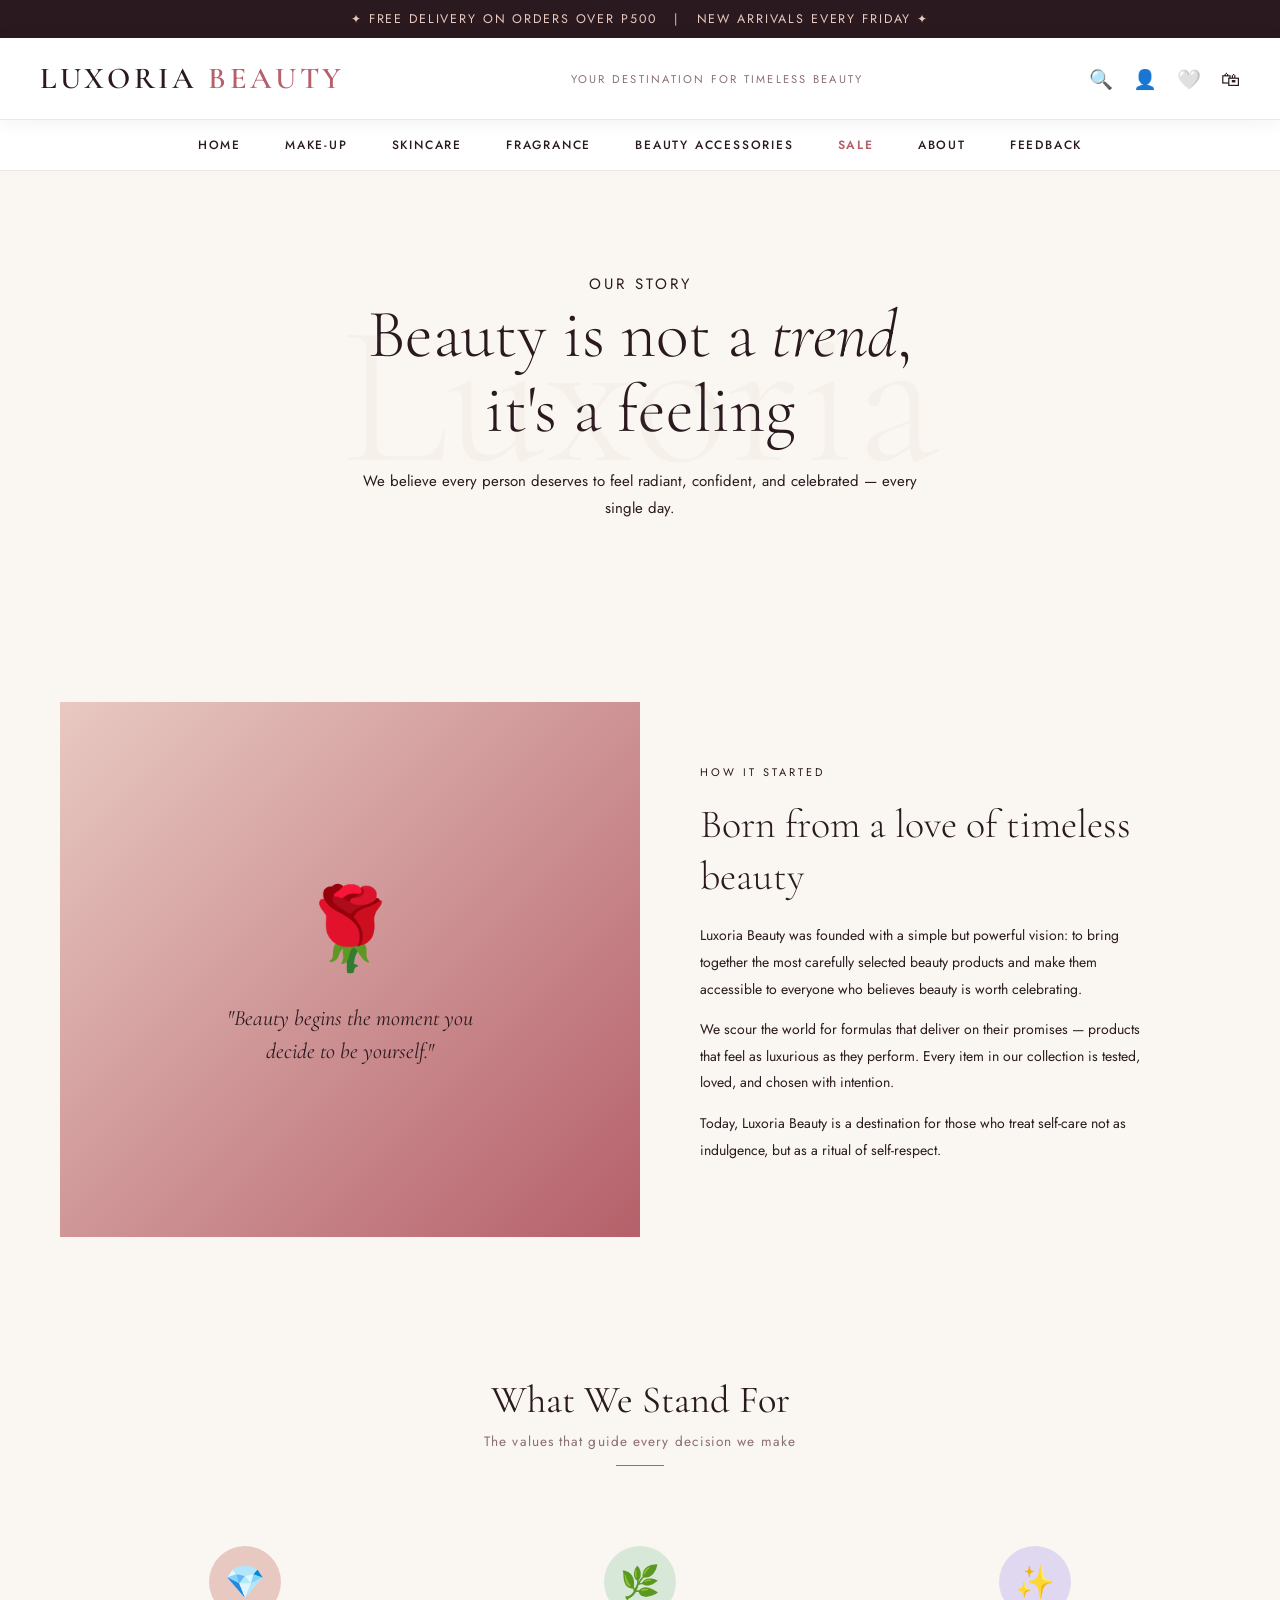
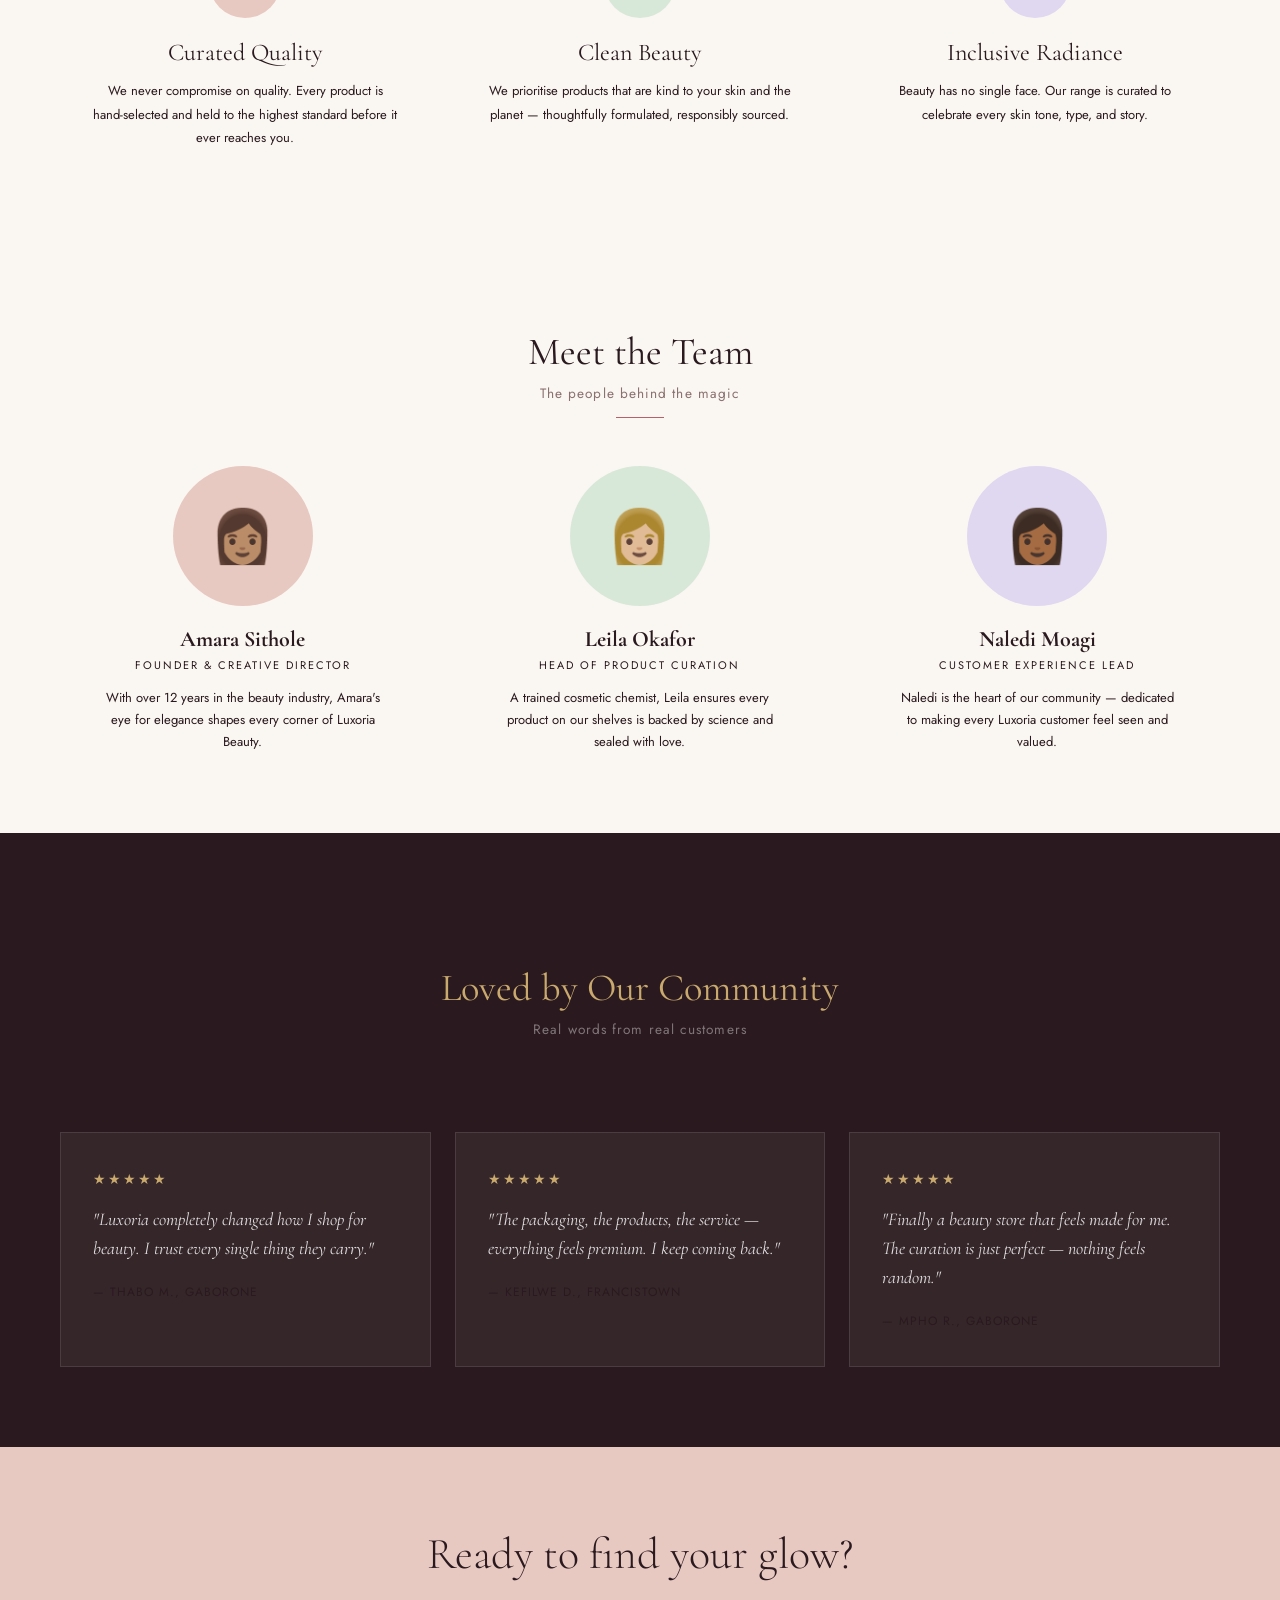
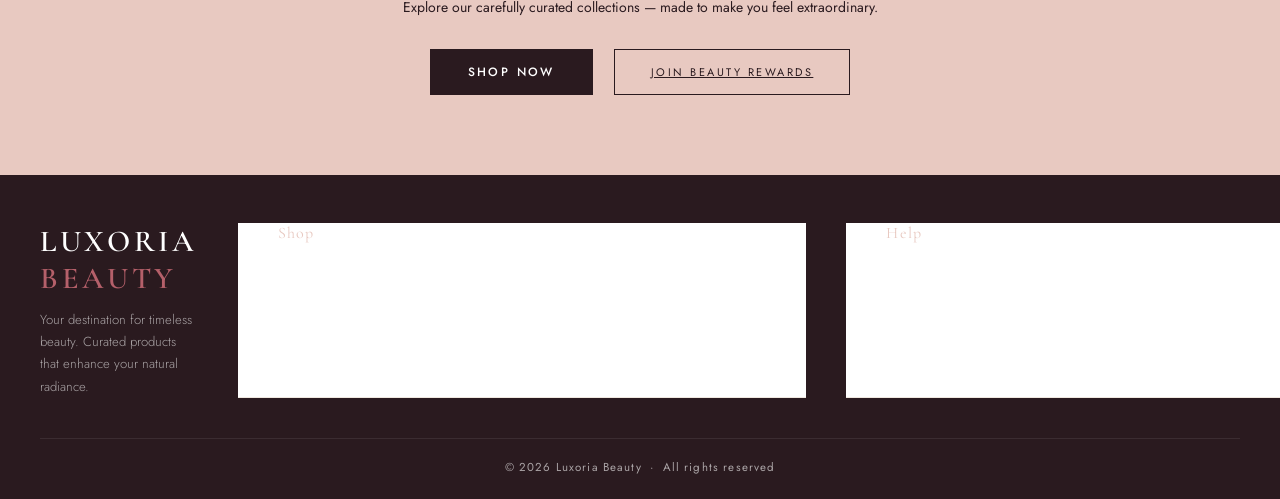
==== about.html @ 07650dc5 "Add files via upload" ====
<!DOCTYPE html>
<html lang="en">
<head>
  <meta charset="UTF-8">
  <meta name="viewport" content="width=device-width, initial-scale=1.0">
  <title>About Us — Luxoria Beauty</title>
  <link href="https://fonts.googleapis.com/css2?family=Cormorant+Garamond:ital,wght@0,300;0,400;0,600;1,300;1,400&family=Jost:wght@300;400;500&display=swap" rel="stylesheet">
  <link rel="stylesheet" href="style.css">
  <style>
    /* ABOUT PAGE SPECIFIC */
    .about-hero {
      background: linear-gradient(135deg, var(--blush) 0%, var(--cream) 50%, var(--lavender) 100%);
      padding: 100px 60px;
      text-align: center;
      position: relative;
      overflow: hidden;
    }
    .about-hero-bg {
      position: absolute;
      font-family: 'Cormorant Garamond', serif;
      font-size: 200px;
      font-weight: 300;
      color: rgba(180,140,130,0.05);
      top: 50%; left: 50%;
      transform: translate(-50%,-50%);
      white-space: nowrap;
      pointer-events: none;
    }
    .about-hero-eyebrow {
      font-size: 11px; letter-spacing: 3px; text-transform: uppercase;
      color: var(--rose-deep); margin-bottom: 16px;
    }
    .about-hero h1 {
      font-family: 'Cormorant Garamond', serif;
      font-size: 68px; font-weight: 300;
      color: var(--deep); line-height: 1.1; margin-bottom: 20px;
    }
    .about-hero h1 em { font-style: italic; color: var(--rose-deep); }
    .about-hero p {
      color: var(--text-light); font-size: 15px; max-width: 560px;
      margin: 0 auto; line-height: 1.8;
    }

    /* Story */
    .story-section {
      display: grid;
      grid-template-columns: 1fr 1fr;
      gap: 0;
      margin: 80px 60px;
      border: 1px solid var(--border);
      overflow: hidden;
    }
    .story-visual {
      background: linear-gradient(135deg, var(--blush), var(--rose));
      display: flex; align-items: center; justify-content: center;
      flex-direction: column; gap: 16px;
      padding: 60px;
      min-height: 400px;
    }
    .story-emoji { font-size: 80px; }
    .story-quote {
      font-family: 'Cormorant Garamond', serif;
      font-size: 22px; font-style: italic;
      color: var(--deep); text-align: center;
      line-height: 1.5; max-width: 260px;
    }
    .story-content {
      background: var(--warm-white);
      padding: 60px;
      display: flex; flex-direction: column; justify-content: center;
    }
    .story-content .about-eyebrow {
      font-size: 11px; letter-spacing: 3px; text-transform: uppercase;
      color: var(--rose-deep); margin-bottom: 16px;
    }
    .story-content h2 {
      font-family: 'Cormorant Garamond', serif;
      font-size: 40px; font-weight: 300; color: var(--deep);
      line-height: 1.3; margin-bottom: 20px;
    }
    .story-content p {
      color: var(--text-light); font-size: 14px; line-height: 1.9;
      margin-bottom: 14px;
    }

    /* Values */
    .values-section { padding: 60px; background: var(--warm-white); }
    .values-section .section-title { padding: 0 0 40px; }
    .values-grid {
      display: grid;
      grid-template-columns: repeat(3, 1fr);
      gap: 24px;
    }
    .value-card {
      border: 1px solid var(--border);
      padding: 40px 32px;
      text-align: center;
      transition: box-shadow 0.25s;
    }
    .value-card:hover { box-shadow: 0 8px 32px var(--shadow); }
    .value-icon {
      width: 72px; height: 72px; border-radius: 50%;
      display: flex; align-items: center; justify-content: center;
      font-size: 32px; margin: 0 auto 20px;
    }
    .value-card h3 {
      font-family: 'Cormorant Garamond', serif;
      font-size: 24px; font-weight: 400; color: var(--deep);
      margin-bottom: 12px;
    }
    .value-card p { font-size: 13px; color: var(--text-light); line-height: 1.8; }

    /* Team */
    .team-section { padding: 80px 60px; }
    .team-section .section-title { padding: 0 0 48px; }
    .team-grid {
      display: grid;
      grid-template-columns: repeat(3, 1fr);
      gap: 32px;
    }
    .team-card { text-align: center; }
    .team-avatar {
      width: 140px; height: 140px; border-radius: 50%;
      margin: 0 auto 20px;
      display: flex; align-items: center; justify-content: center;
      font-size: 52px;
    }
    .team-card h3 {
      font-family: 'Cormorant Garamond', serif;
      font-size: 22px; color: var(--deep); margin-bottom: 4px;
    }
    .team-card .team-role {
      font-size: 11px; letter-spacing: 2px; text-transform: uppercase;
      color: var(--rose-deep); margin-bottom: 12px;
    }
    .team-card p { font-size: 13px; color: var(--text-light); line-height: 1.7; max-width: 280px; margin: 0 auto; }

    /* Testimonials */
    .testimonials-section {
      background: var(--deep);
      padding: 80px 60px;
    }
    .testimonials-section .section-title h2 { color: var(--gold); }
    .testimonials-section .section-title p { color: rgba(255,255,255,0.4); }
    .testimonials-section .title-line { background: var(--rose-deep); }
    .testimonials-grid {
      display: grid;
      grid-template-columns: repeat(3, 1fr);
      gap: 24px;
      margin-top: 0;
    }
    .testimonial-card {
      background: rgba(255,255,255,0.05);
      border: 1px solid rgba(255,255,255,0.1);
      padding: 36px 32px;
    }
    .testimonial-stars { color: var(--gold); font-size: 14px; margin-bottom: 16px; letter-spacing: 2px; }
    .testimonial-text {
      font-family: 'Cormorant Garamond', serif;
      font-size: 18px; font-style: italic;
      color: rgba(255,255,255,0.85); line-height: 1.6; margin-bottom: 20px;
    }
    .testimonial-author { font-size: 12px; letter-spacing: 1px; color: var(--rose-deep); text-transform: uppercase; }

    /* CTA Strip */
    .cta-strip {
      text-align: center;
      padding: 80px 60px;
      background: var(--blush);
    }
    .cta-strip h2 {
      font-family: 'Cormorant Garamond', serif;
      font-size: 44px; font-weight: 300; color: var(--deep);
      margin-bottom: 16px;
    }
    .cta-strip p { color: var(--text-light); font-size: 14px; margin-bottom: 32px; }
    .cta-strip .hero-btn { margin: 0 8px; }
    .cta-outline {
      display: inline-block;
      border: 1px solid var(--deep);
      color: var(--deep);
      padding: 14px 36px;
      font-size: 11px;
      letter-spacing: 2.5px;
      text-transform: uppercase;
      transition: all 0.2s;
      margin: 0 8px;
    }
    .cta-outline:hover { background: var(--deep); color: var(--gold); }

    @media (max-width: 900px) {
      .about-hero { padding: 60px 24px; }
      .about-hero h1 { font-size: 44px; }
      .story-section { grid-template-columns: 1fr; margin: 40px 24px; }
      .values-grid, .team-grid, .testimonials-grid { grid-template-columns: 1fr; }
      .values-section, .team-section, .testimonials-section, .cta-strip { padding: 48px 24px; }
    }
  </style>
</head>
<body>

  <!-- Announcement Bar -->
  <div class="announcement-bar">
    ✦ Free delivery on orders over P500 &nbsp;&nbsp;|&nbsp;&nbsp; New arrivals every Friday ✦
  </div>

  <!-- Site Header -->
  <header>
    <a href="index.html" class="logo">LUXORIA <span>BEAUTY</span></a>
    <p class="tagline">Your destination for timeless beauty</p>
    <div class="header-icons">
      <a href="#" title="Search">🔍</a>
      <a href="#" title="Account">👤</a>
      <a href="#" title="Wishlist">🤍</a>
      <a href="#" title="Cart">🛍</a>
    </div>
  </header>

  <!-- Primary Navigation -->
  <nav aria-label="Primary navigation">
    <a href="index.html">Home</a>
    <a href="Make-Up.html">Make-Up</a>
    <a href="skincare.html">Skincare</a>
    <a href="Fragrance.html">Fragrance</a>
    <a href="Beauty_accessories.html">Beauty Accessories</a>
    <a href="sale.html" class="sale">Sale</a>
    <a href="about.html" class="active">About</a>
    <a href="feedback.html">Feedback</a>
  </nav>

  <main>

    <!-- Page Hero -->
    <section class="about-hero" aria-labelledby="about-hero-heading">
      <div class="about-hero-bg" aria-hidden="true">Luxoria</div>
      <p class="about-hero-eyebrow">Our Story</p>
      <h1 id="about-hero-heading">Beauty is not a <em>trend</em>,<br>it's a feeling</h1>
      <p>We believe every person deserves to feel radiant, confident, and celebrated — every single day.</p>
    </section>

    <!-- Brand Story -->
    <section class="story-section" aria-labelledby="story-heading">
      <div class="story-visual">
        <div class="story-emoji" aria-hidden="true">🌹</div>
        <blockquote class="story-quote">
          "Beauty begins the moment you decide to be yourself."
        </blockquote>
      </div>
      <div class="story-content">
        <p class="about-eyebrow">How it started</p>
        <h2 id="story-heading">Born from a love of timeless beauty</h2>
        <p>Luxoria Beauty was founded with a simple but powerful vision: to bring together the most carefully selected beauty products and make them accessible to everyone who believes beauty is worth celebrating.</p>
        <p>We scour the world for formulas that deliver on their promises — products that feel as luxurious as they perform. Every item in our collection is tested, loved, and chosen with intention.</p>
        <p>Today, Luxoria Beauty is a destination for those who treat self-care not as indulgence, but as a ritual of self-respect.</p>
      </div>
    </section>

    <!-- Brand Values -->
    <section class="values-section" aria-labelledby="values-heading">
      <div class="section-title">
        <h2 id="values-heading">What We Stand For</h2>
        <p>The values that guide every decision we make</p>
        <div class="title-line"></div>
      </div>
      <ul class="values-grid" style="list-style:none;">
        <li class="value-card">
          <div class="value-icon bg-rose" aria-hidden="true">💎</div>
          <h3>Curated Quality</h3>
          <p>We never compromise on quality. Every product is hand-selected and held to the highest standard before it ever reaches you.</p>
        </li>
        <li class="value-card">
          <div class="value-icon bg-sage" aria-hidden="true">🌿</div>
          <h3>Clean Beauty</h3>
          <p>We prioritise products that are kind to your skin and the planet — thoughtfully formulated, responsibly sourced.</p>
        </li>
        <li class="value-card">
          <div class="value-icon bg-lavender" aria-hidden="true">✨</div>
          <h3>Inclusive Radiance</h3>
          <p>Beauty has no single face. Our range is curated to celebrate every skin tone, type, and story.</p>
        </li>
      </ul>
    </section>

    <!-- Meet the Team -->
    <section class="team-section" aria-labelledby="team-heading">
      <div class="section-title">
        <h2 id="team-heading">Meet the Team</h2>
        <p>The people behind the magic</p>
        <div class="title-line"></div>
      </div>
      <div class="team-grid">

        <article class="team-card">
          <div class="team-avatar bg-rose" aria-hidden="true">👩🏽</div>
          <h3>Amara Sithole</h3>
          <p class="team-role">Founder &amp; Creative Director</p>
          <p>With over 12 years in the beauty industry, Amara's eye for elegance shapes every corner of Luxoria Beauty.</p>
        </article>

        <article class="team-card">
          <div class="team-avatar bg-sage" aria-hidden="true">👩🏼</div>
          <h3>Leila Okafor</h3>
          <p class="team-role">Head of Product Curation</p>
          <p>A trained cosmetic chemist, Leila ensures every product on our shelves is backed by science and sealed with love.</p>
        </article>

        <article class="team-card">
          <div class="team-avatar bg-lavender" aria-hidden="true">👩🏾</div>
          <h3>Naledi Moagi</h3>
          <p class="team-role">Customer Experience Lead</p>
          <p>Naledi is the heart of our community — dedicated to making every Luxoria customer feel seen and valued.</p>
        </article>

      </div>
    </section>

    <!-- Customer Testimonials -->
    <section class="testimonials-section" aria-labelledby="testimonials-heading">
      <div class="section-title">
        <h2 id="testimonials-heading">Loved by Our Community</h2>
        <p>Real words from real customers</p>
        <div class="title-line"></div>
      </div>
      <br><br>
      <div class="testimonials-grid">

        <article class="testimonial-card">
          <div class="testimonial-stars" aria-label="5 out of 5 stars">★★★★★</div>
          <blockquote class="testimonial-text">"Luxoria completely changed how I shop for beauty. I trust every single thing they carry."</blockquote>
          <p class="testimonial-author">— Thabo M., Gaborone</p>
        </article>

        <article class="testimonial-card">
          <div class="testimonial-stars" aria-label="5 out of 5 stars">★★★★★</div>
          <blockquote class="testimonial-text">"The packaging, the products, the service — everything feels premium. I keep coming back."</blockquote>
          <p class="testimonial-author">— Kefilwe D., Francistown</p>
        </article>

        <article class="testimonial-card">
          <div class="testimonial-stars" aria-label="5 out of 5 stars">★★★★★</div>
          <blockquote class="testimonial-text">"Finally a beauty store that feels made for me. The curation is just perfect — nothing feels random."</blockquote>
          <p class="testimonial-author">— Mpho R., Gaborone</p>
        </article>

      </div>
    </section>

    <!-- Call to Action -->
    <section class="cta-strip" aria-labelledby="cta-heading">
      <h2 id="cta-heading">Ready to find your glow?</h2>
      <p>Explore our carefully curated collections — made to make you feel extraordinary.</p>
      <a href="index.html" class="hero-btn">Shop Now</a>
      <a href="feedback.html" class="cta-outline">Join Beauty Rewards</a>
    </section>

  </main>

  <!-- Site Footer -->
  <footer>
    <div class="footer-grid">

      <div class="footer-brand">
        <a href="index.html" class="logo">LUXORIA <span>BEAUTY</span></a>
        <p>Your destination for timeless beauty. Curated products that enhance your natural radiance.</p>
      </div>

      <nav class="footer-col" aria-label="Shop links">
        <h4>Shop</h4>
        <a href="Make-Up.html">Make-Up</a>
        <a href="skincare.html">Skincare</a>
        <a href="Fragrance.html">Fragrance</a>
        <a href="Beauty_accessories.html">Accessories</a>
      </nav>

      <nav class="footer-col" aria-label="Help links">
        <h4>Help</h4>
        <a href="#">Delivery Info</a>
        <a href="#">Returns</a>
        <a href="#">Track Order</a>
        <a href="feedback.html">Contact Us</a>
      </nav>

      <nav class="footer-col" aria-label="Social media links">
        <h4>Follow Us</h4>
        <a href="#">Instagram</a>
        <a href="#">TikTok</a>
        <a href="#">Facebook</a>
        <a href="#">Pinterest</a>
      </nav>

    </div>
    <div class="footer-bottom">&copy; 2026 Luxoria Beauty &nbsp;·&nbsp; All rights reserved</div>
  </footer>

</body>
</html>
---- style.css ----
:root {
    --cream:    #faf6f1;
    --blush:    #e8c9c1;
    --rose:     #b5606a;
    --deep:     #2a1a1f;
    --gold:     #c9a96e;
    --muted:    #8a7070;
    --white:    #ffffff;
}

*, *::before, *::after {
    margin: 0;
    padding: 0;
    box-sizing: border-box;
}

body {
    font-family: 'Jost', sans-serif;
    background-color: var(--cream);
    color: var(--deep);
    overflow-x: hidden;
}

/*ANNOUNCEMENTS*/
.announcement-bar {
    background-color: var(--deep);
    color: var(--blush);
    text-align: center;
    padding: 10px;
    font-size: 0.78rem;
    letter-spacing: 0.15em;
    text-transform: uppercase;
    font-weight: 400;
}

/*HEADER*/
header {
    background-color: var(--white);
    padding: 22px 40px;
    display: flex;
    align-items: center;
    justify-content: space-between;
    border-bottom: 1px solid #f0e8e0;
    position: sticky;
    top: 0;
    z-index: 100;
    box-shadow: 0 2px 20px rgba(42, 26, 31, 0.06);
}

.logo {
    font-family: 'Cormorant Garamond', serif;
    font-size: 1.9rem;
    font-weight: 600;
    letter-spacing: 0.12em;
    color: var(--deep);
    text-decoration: none;
}

.logo span {
    color: var(--rose);
}

.tagline {
    font-size: 0.7rem;
    letter-spacing: 0.2em;
    color: var(--muted);
    text-transform: uppercase;
    text-align: center;
    flex: 1;
}

.header-icons {
    display: flex;
    gap: 20px;
    align-items: center;
}

.header-icons a {
    color: var(--deep);
    text-decoration: none;
    font-size: 1.2rem;
    transition: color 0.2s;
}

.header-icons a:hover {
    color: var(--rose);
}

/*NAVIGATION*/
nav {
    background-color: var(--white);
    border-bottom: 1px solid #f0e8e0;
    padding: 0 40px;
    display: flex;
    justify-content: center;
    gap: 0;
}

nav a {
    color: var(--deep);
    text-decoration: none;
    font-size: 0.75rem;
    font-weight: 500;
    letter-spacing: 0.15em;
    text-transform: uppercase;
    padding: 16px 22px;
    display: inline-block;
    position: relative;
    transition: color 0.2s;
}

/*hover */
nav a::after {
    content: '';
    position: absolute;
    bottom: 0;
    left: 50%;
    transform: translateX(-50%);
    width: 0;
    height: 2px;
    background-color: var(--rose);
    transition: width 0.3s ease;
}

nav a:hover {
    color: var(--rose);
}

nav a:hover::after {
    width: 60%;
}

nav a.sale {
    color: var(--rose);
    font-weight: 600;
}

/*CATEGORY*/
.category-row {
    background-color: var(--white);
    padding: 24px 40px;
    display: flex;
    justify-content: center;
    gap: 32px;
    border-bottom: 1px solid #f0e8e0;
    overflow-x: auto;
}

.category-item {
    display: flex;
    flex-direction: column;
    align-items: center;
    gap: 10px;
    cursor: pointer;
    text-decoration: none;
    color: var(--deep);
    flex-shrink: 0;
}

.category-circle {
    width: 72px;
    height: 72px;
    border-radius: 50%;
    display: flex;
    align-items: center;
    justify-content: center;
    font-size: 1.6rem;
    transition: transform 0.25s ease, box-shadow 0.25s ease;
    border: 2px solid transparent;
}

.category-item:hover .category-circle {
    transform: translateY(-4px);
    box-shadow: 0 8px 20px rgba(181, 96, 106, 0.2);
    border-color: var(--blush);
}

.category-label {
    font-size: 0.7rem;
    letter-spacing: 0.08em;
    text-transform: uppercase;
    color: var(--muted);
    font-weight: 500;
}

/*background colours */
.bg-blush    { background-color: #f5e0da; }
.bg-rose     { background-color: #e8c9c1; }
.bg-gold     { background-color: #f0e0c0; }
.bg-sage     { background-color: #d8e8d8; }
.bg-lavender { background-color: #e0d8f0; }
.bg-deep     { background-color: var(--deep); color: var(--white); }

/*HERO BANNER*/
.hero {
    position: relative;
    background: linear-gradient(135deg, #f5ede6 0%, #e8d5cc 40%, #d4b8b0 100%);
    min-height: 480px;
    display: flex;
    align-items: center;
    overflow: hidden;
}

/*background word*/
.hero-bg-text {
    position: absolute;
    font-family: 'Cormorant Garamond', serif;
    font-size: 18rem;
    font-weight: 300;
    color: rgba(181, 96, 106, 0.06);
    top: 50%;
    left: 50%;
    transform: translate(-50%, -50%);
    white-space: nowrap;
    pointer-events: none;
    user-select: none;
}

.hero-content {
    position: relative;
    z-index: 2;
    padding: 60px 80px;
    max-width: 520px;
    animation: fadeInUp 0.9s ease both;
}

/*hero fade-up animation*/
@keyframes fadeInUp {
    from { opacity: 0; transform: translateY(30px); }
    to   { opacity: 1; transform: translateY(0); }
}

.hero-eyebrow {
    font-size: 0.72rem;
    letter-spacing: 0.3em;
    text-transform: uppercase;
    color: var(--rose);
    margin-bottom: 16px;
    font-weight: 500;
}

.hero-title {
    font-family: 'Cormorant Garamond', serif;
    font-size: 4rem;
    font-weight: 300;
    line-height: 1.1;
    color: var(--deep);
    margin-bottom: 20px;
}

.hero-title em {
    font-style: italic;
    color: var(--rose);
}

.hero-subtitle {
    font-size: 0.95rem;
    line-height: 1.7;
    color: var(--muted);
    margin-bottom: 36px;
    font-weight: 300;
}

.hero-btn {
    display: inline-block;
    padding: 14px 38px;
    background-color: var(--deep);
    color: var(--white);
    text-decoration: none;
    font-size: 0.75rem;
    letter-spacing: 0.2em;
    text-transform: uppercase;
    font-weight: 500;
    transition: background-color 0.3s, transform 0.2s;
}

.hero-btn:hover {
    background-color: var(--rose);
    transform: translateY(-2px);
}

.hero-decoration {
    position: absolute;
    right: 80px;
    top: 50%;
    transform: translateY(-50%);
    display: flex;
    flex-direction: column;
    gap: 16px;
    align-items: flex-end;
}

.hero-tag {
    background-color: rgba(255, 255, 255, 0.85);
    backdrop-filter: blur(8px);
    padding: 12px 20px;
    color: var(--muted);
    letter-spacing: 0.1em;
    border-left: 3px solid var(--rose);
    font-style: italic;
    font-family: 'Cormorant Garamond', serif;
    font-size: 1rem;
}

/*SECTION TITLE*/
.section-title {
    text-align: center;
    padding: 52px 40px 32px;
}

.section-title h2 {
    font-family: 'Cormorant Garamond', serif;
    font-size: 2.4rem;
    font-weight: 400;
    color: var(--deep);
    margin-bottom: 8px;
}

.section-title p {
    font-size: 0.85rem;
    color: var(--muted);
    letter-spacing: 0.08em;
}

.title-line {
    width: 48px;
    height: 1px;
    background: var(--rose);
    margin: 14px auto 0;
}

/*PRODUCT GRID*/
.product-grid {
    display: grid;
    grid-template-columns: repeat(4, 1fr);
    gap: 24px;
    padding: 0 40px 60px;
}

.product-card {
    background: var(--white);
    border-radius: 4px;
    overflow: hidden;
    cursor: pointer;
    transition: transform 0.3s ease, box-shadow 0.3s ease;
    text-decoration: none;
    color: inherit;
}

.product-card:hover {
    transform: translateY(-6px);
    box-shadow: 0 16px 40px rgba(42, 26, 31, 0.1);
}

.product-image {
    width: 100%;
    aspect-ratio: 3 / 4;
    display: flex;
    align-items: center;
    justify-content: center;
    font-size: 3.5rem;
    position: relative;
    overflow: hidden;
}

.product-badge {
    position: absolute;
    top: 12px;
    left: 12px;
    background-color: var(--rose);
    color: white;
    font-size: 0.65rem;
    letter-spacing: 0.1em;
    text-transform: uppercase;
    padding: 4px 10px;
    font-weight: 500;
}

.product-info {
    padding: 16px;
    border-top: 1px solid #f5ede8;
}

.product-name {
    font-family: 'Cormorant Garamond', serif;
    font-size: 1.05rem;
    font-weight: 400;
    margin-bottom: 4px;
    color: var(--deep);
}

.product-sub {
    font-size: 0.72rem;
    color: var(--muted);
    letter-spacing: 0.06em;
    margin-bottom: 10px;
}

.product-price {
    font-size: 0.88rem;
    font-weight: 500;
    color: var(--rose);
    letter-spacing: 0.05em;
}

.feature-strip {
    background-color: var(--deep);
    display: grid;
    grid-template-columns: repeat(3, 1fr);
    gap: 0;
}

.feature-item {
    padding: 36px 30px;
    text-align: center;
    border-right: 1px solid rgba(255, 255, 255, 0.08);
}

.feature-item:last-child {
    border-right: none;
}

.feature-icon {
    font-size: 1.8rem;
    margin-bottom: 12px;
}

.feature-title {
    font-family: 'Cormorant Garamond', serif;
    font-size: 1.1rem;
    color: var(--blush);
    margin-bottom: 6px;
}

.feature-text {
    font-size: 0.75rem;
    color: var(--muted);
    letter-spacing: 0.05em;
    line-height: 1.6;
}

.about-section {
    display: grid;
    grid-template-columns: 1fr 1fr;
    gap: 0;
    margin: 60px 40px;
    border: 1px solid #f0e8e0;
    border-radius: 4px;
    overflow: hidden;
}

.about-visual {
    background: linear-gradient(160deg, #e8d5cc, #c9a8a0);
    display: flex;
    align-items: center;
    justify-content: center;
    font-size: 6rem;
    min-height: 320px;
}

.about-content {
    padding: 52px 48px;
    background: var(--white);
    display: flex;
    flex-direction: column;
    justify-content: center;
}

.about-eyebrow {
    font-size: 0.7rem;
    letter-spacing: 0.25em;
    text-transform: uppercase;
    color: var(--rose);
    margin-bottom: 16px;
}

.about-content h2 {
    font-family: 'Cormorant Garamond', serif;
    font-size: 2rem;
    font-weight: 400;
    line-height: 1.2;
    margin-bottom: 18px;
    color: var(--deep);
}

.about-content p {
    font-size: 0.9rem;
    line-height: 1.8;
    color: var(--muted);
    font-weight: 300;
    margin-bottom: 28px;
}

.about-btn {
    display: inline-block;
    padding: 12px 32px;
    border: 1px solid var(--deep);
    color: var(--deep);
    text-decoration: none;
    font-size: 0.72rem;
    letter-spacing: 0.18em;
    text-transform: uppercase;
    font-weight: 500;
    transition: all 0.3s;
    align-self: flex-start;
}

.about-btn:hover {
    background-color: var(--deep);
    color: var(--white);
}

footer {
    background-color: var(--deep);
    color: rgba(255, 255, 255, 0.6);
    padding: 48px 40px 24px;
}

.footer-grid {
    display: grid;
    grid-template-columns: 2fr 1fr 1fr 1fr;
    gap: 40px;
    margin-bottom: 40px;
}

.footer-brand .logo {
    color: var(--white);
    display: block;
    margin-bottom: 12px;
}

.footer-brand p {
    font-size: 0.82rem;
    line-height: 1.7;
    font-weight: 300;
}

.footer-col h4 {
    font-family: 'Cormorant Garamond', serif;
    font-size: 1rem;
    color: var(--blush);
    margin-bottom: 16px;
    font-weight: 400;
    letter-spacing: 0.08em;
}

.footer-col a {
    display: block;
    color: rgba(255, 255, 255, 0.5);
    text-decoration: none;
    font-size: 0.78rem;
    margin-bottom: 8px;
    letter-spacing: 0.05em;
    transition: color 0.2s;
}

.footer-col a:hover {
    color: var(--blush);
}

.footer-bottom {
    border-top: 1px solid rgba(255, 255, 255, 0.08);
    padding-top: 20px;
    text-align: center;
    font-size: 0.72rem;
    letter-spacing: 0.1em;
}
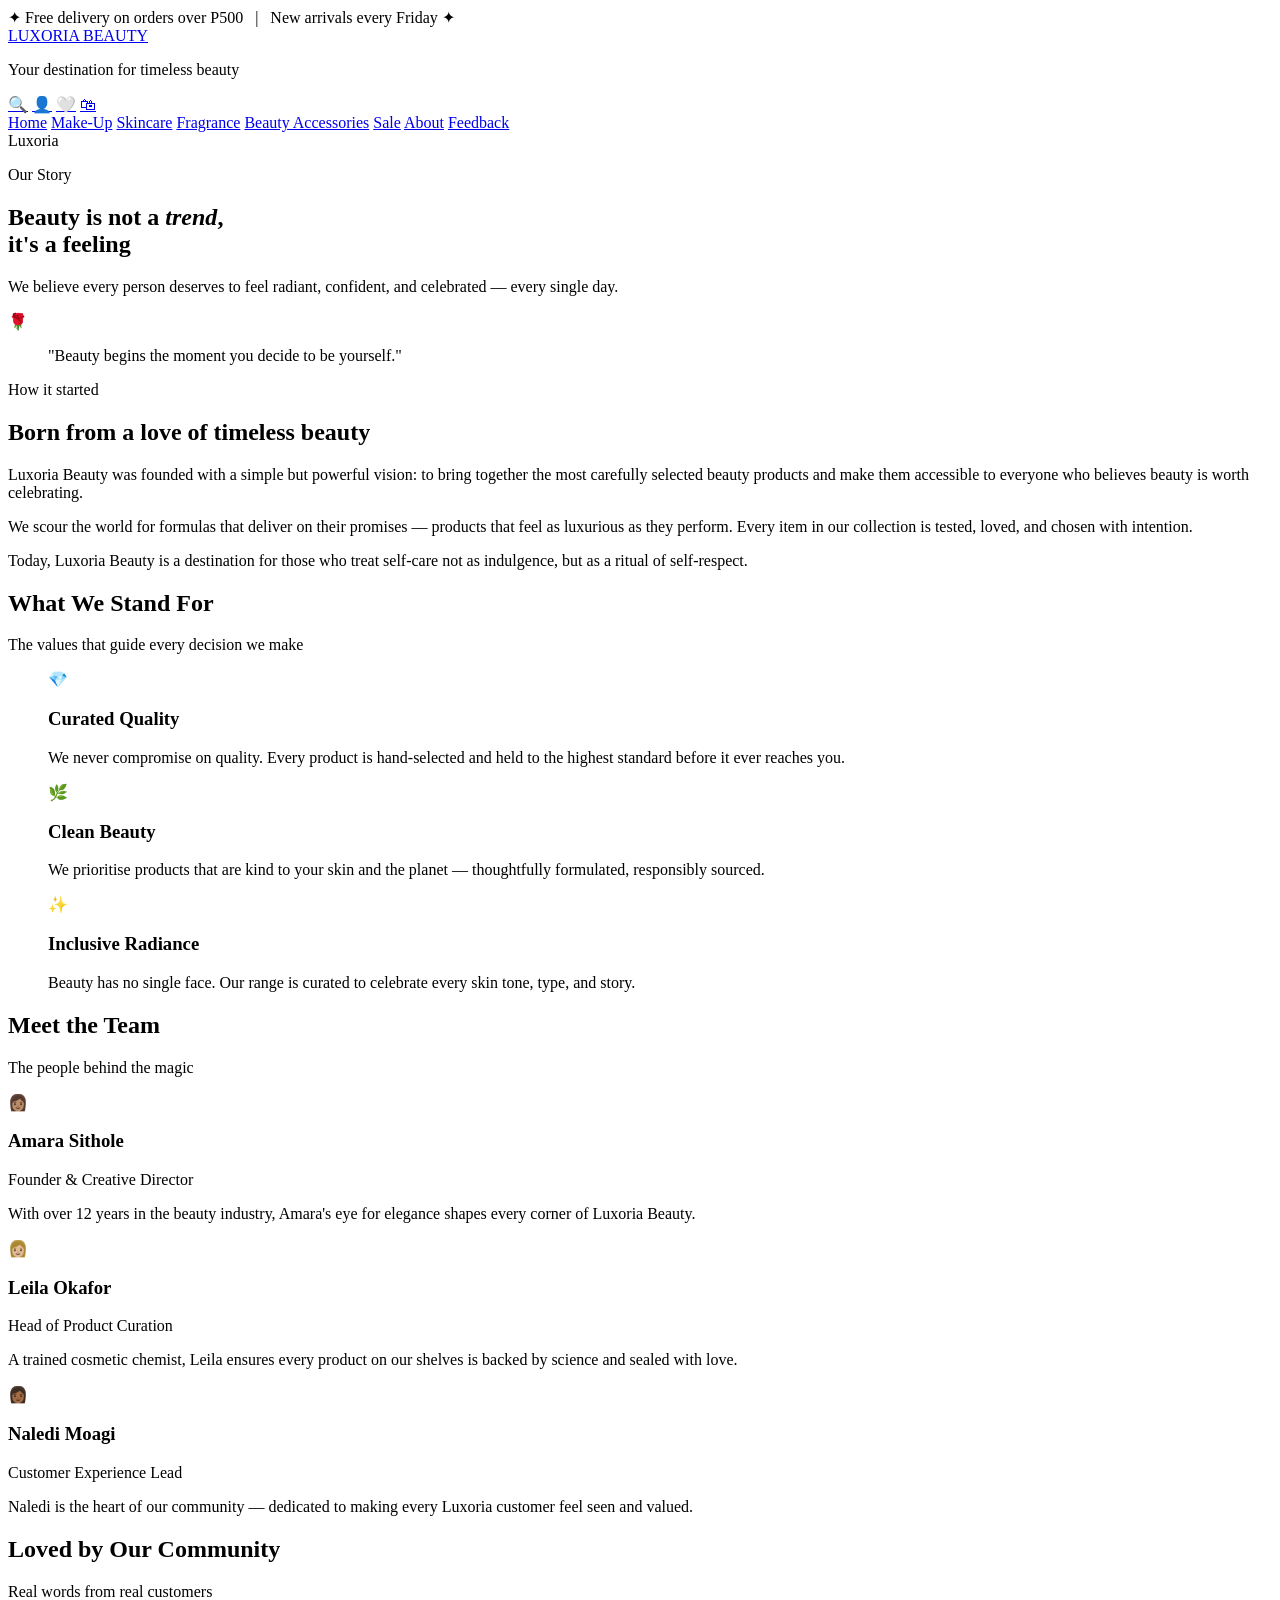
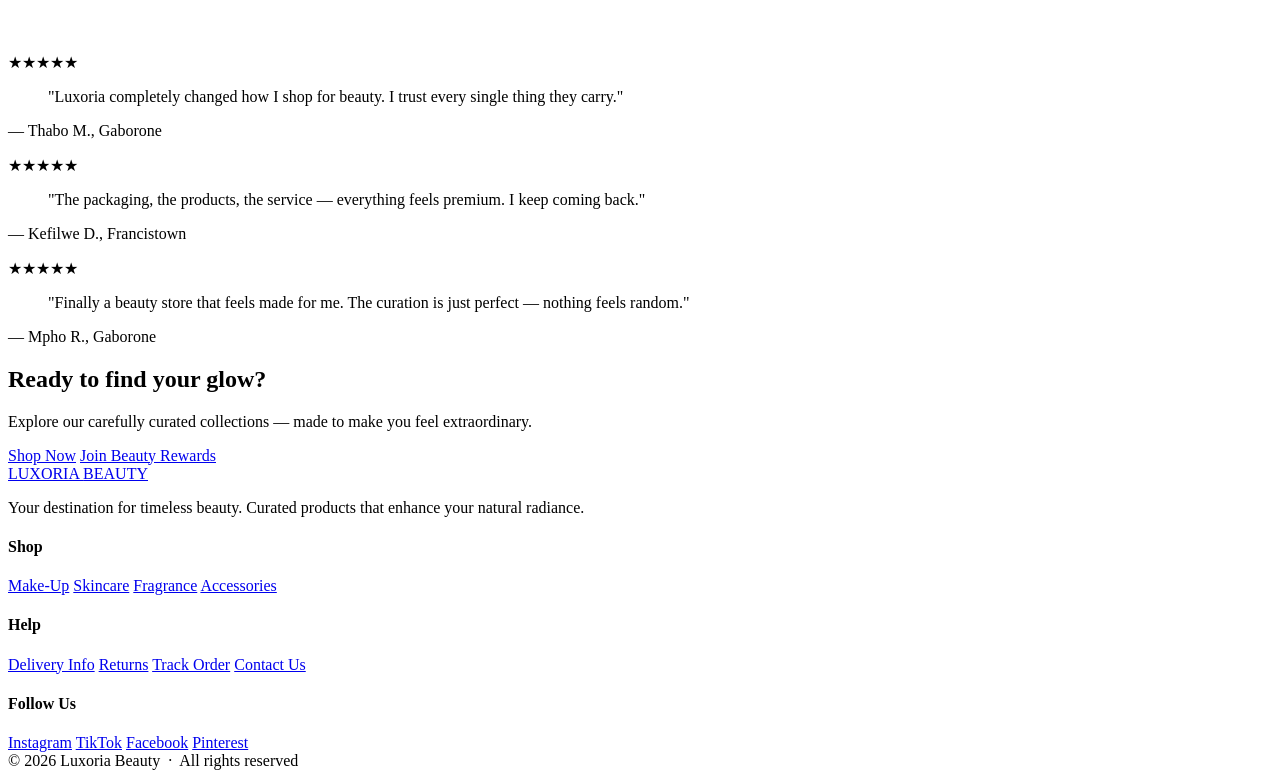
==== commit d1d403e6: "Update about.html" ====
--- a/about.html
+++ b/about.html
@@ -7,194 +7,7 @@
   <link href="https://fonts.googleapis.com/css2?family=Cormorant+Garamond:ital,wght@0,300;0,400;0,600;1,300;1,400&family=Jost:wght@300;400;500&display=swap" rel="stylesheet">
   <link rel="stylesheet" href="style.css">
   <style>
-    /* ABOUT PAGE SPECIFIC */
-    .about-hero {
-      background: linear-gradient(135deg, var(--blush) 0%, var(--cream) 50%, var(--lavender) 100%);
-      padding: 100px 60px;
-      text-align: center;
-      position: relative;
-      overflow: hidden;
-    }
-    .about-hero-bg {
-      position: absolute;
-      font-family: 'Cormorant Garamond', serif;
-      font-size: 200px;
-      font-weight: 300;
-      color: rgba(180,140,130,0.05);
-      top: 50%; left: 50%;
-      transform: translate(-50%,-50%);
-      white-space: nowrap;
-      pointer-events: none;
-    }
-    .about-hero-eyebrow {
-      font-size: 11px; letter-spacing: 3px; text-transform: uppercase;
-      color: var(--rose-deep); margin-bottom: 16px;
-    }
-    .about-hero h1 {
-      font-family: 'Cormorant Garamond', serif;
-      font-size: 68px; font-weight: 300;
-      color: var(--deep); line-height: 1.1; margin-bottom: 20px;
-    }
-    .about-hero h1 em { font-style: italic; color: var(--rose-deep); }
-    .about-hero p {
-      color: var(--text-light); font-size: 15px; max-width: 560px;
-      margin: 0 auto; line-height: 1.8;
-    }
-
-    /* Story */
-    .story-section {
-      display: grid;
-      grid-template-columns: 1fr 1fr;
-      gap: 0;
-      margin: 80px 60px;
-      border: 1px solid var(--border);
-      overflow: hidden;
-    }
-    .story-visual {
-      background: linear-gradient(135deg, var(--blush), var(--rose));
-      display: flex; align-items: center; justify-content: center;
-      flex-direction: column; gap: 16px;
-      padding: 60px;
-      min-height: 400px;
-    }
-    .story-emoji { font-size: 80px; }
-    .story-quote {
-      font-family: 'Cormorant Garamond', serif;
-      font-size: 22px; font-style: italic;
-      color: var(--deep); text-align: center;
-      line-height: 1.5; max-width: 260px;
-    }
-    .story-content {
-      background: var(--warm-white);
-      padding: 60px;
-      display: flex; flex-direction: column; justify-content: center;
-    }
-    .story-content .about-eyebrow {
-      font-size: 11px; letter-spacing: 3px; text-transform: uppercase;
-      color: var(--rose-deep); margin-bottom: 16px;
-    }
-    .story-content h2 {
-      font-family: 'Cormorant Garamond', serif;
-      font-size: 40px; font-weight: 300; color: var(--deep);
-      line-height: 1.3; margin-bottom: 20px;
-    }
-    .story-content p {
-      color: var(--text-light); font-size: 14px; line-height: 1.9;
-      margin-bottom: 14px;
-    }
-
-    /* Values */
-    .values-section { padding: 60px; background: var(--warm-white); }
-    .values-section .section-title { padding: 0 0 40px; }
-    .values-grid {
-      display: grid;
-      grid-template-columns: repeat(3, 1fr);
-      gap: 24px;
-    }
-    .value-card {
-      border: 1px solid var(--border);
-      padding: 40px 32px;
-      text-align: center;
-      transition: box-shadow 0.25s;
-    }
-    .value-card:hover { box-shadow: 0 8px 32px var(--shadow); }
-    .value-icon {
-      width: 72px; height: 72px; border-radius: 50%;
-      display: flex; align-items: center; justify-content: center;
-      font-size: 32px; margin: 0 auto 20px;
-    }
-    .value-card h3 {
-      font-family: 'Cormorant Garamond', serif;
-      font-size: 24px; font-weight: 400; color: var(--deep);
-      margin-bottom: 12px;
-    }
-    .value-card p { font-size: 13px; color: var(--text-light); line-height: 1.8; }
-
-    /* Team */
-    .team-section { padding: 80px 60px; }
-    .team-section .section-title { padding: 0 0 48px; }
-    .team-grid {
-      display: grid;
-      grid-template-columns: repeat(3, 1fr);
-      gap: 32px;
-    }
-    .team-card { text-align: center; }
-    .team-avatar {
-      width: 140px; height: 140px; border-radius: 50%;
-      margin: 0 auto 20px;
-      display: flex; align-items: center; justify-content: center;
-      font-size: 52px;
-    }
-    .team-card h3 {
-      font-family: 'Cormorant Garamond', serif;
-      font-size: 22px; color: var(--deep); margin-bottom: 4px;
-    }
-    .team-card .team-role {
-      font-size: 11px; letter-spacing: 2px; text-transform: uppercase;
-      color: var(--rose-deep); margin-bottom: 12px;
-    }
-    .team-card p { font-size: 13px; color: var(--text-light); line-height: 1.7; max-width: 280px; margin: 0 auto; }
-
-    /* Testimonials */
-    .testimonials-section {
-      background: var(--deep);
-      padding: 80px 60px;
-    }
-    .testimonials-section .section-title h2 { color: var(--gold); }
-    .testimonials-section .section-title p { color: rgba(255,255,255,0.4); }
-    .testimonials-section .title-line { background: var(--rose-deep); }
-    .testimonials-grid {
-      display: grid;
-      grid-template-columns: repeat(3, 1fr);
-      gap: 24px;
-      margin-top: 0;
-    }
-    .testimonial-card {
-      background: rgba(255,255,255,0.05);
-      border: 1px solid rgba(255,255,255,0.1);
-      padding: 36px 32px;
-    }
-    .testimonial-stars { color: var(--gold); font-size: 14px; margin-bottom: 16px; letter-spacing: 2px; }
-    .testimonial-text {
-      font-family: 'Cormorant Garamond', serif;
-      font-size: 18px; font-style: italic;
-      color: rgba(255,255,255,0.85); line-height: 1.6; margin-bottom: 20px;
-    }
-    .testimonial-author { font-size: 12px; letter-spacing: 1px; color: var(--rose-deep); text-transform: uppercase; }
-
-    /* CTA Strip */
-    .cta-strip {
-      text-align: center;
-      padding: 80px 60px;
-      background: var(--blush);
-    }
-    .cta-strip h2 {
-      font-family: 'Cormorant Garamond', serif;
-      font-size: 44px; font-weight: 300; color: var(--deep);
-      margin-bottom: 16px;
-    }
-    .cta-strip p { color: var(--text-light); font-size: 14px; margin-bottom: 32px; }
-    .cta-strip .hero-btn { margin: 0 8px; }
-    .cta-outline {
-      display: inline-block;
-      border: 1px solid var(--deep);
-      color: var(--deep);
-      padding: 14px 36px;
-      font-size: 11px;
-      letter-spacing: 2.5px;
-      text-transform: uppercase;
-      transition: all 0.2s;
-      margin: 0 8px;
-    }
-    .cta-outline:hover { background: var(--deep); color: var(--gold); }
-
-    @media (max-width: 900px) {
-      .about-hero { padding: 60px 24px; }
-      .about-hero h1 { font-size: 44px; }
-      .story-section { grid-template-columns: 1fr; margin: 40px 24px; }
-      .values-grid, .team-grid, .testimonials-grid { grid-template-columns: 1fr; }
-      .values-section, .team-section, .testimonials-section, .cta-strip { padding: 48px 24px; }
-    }
+
   </style>
 </head>
 <body>
